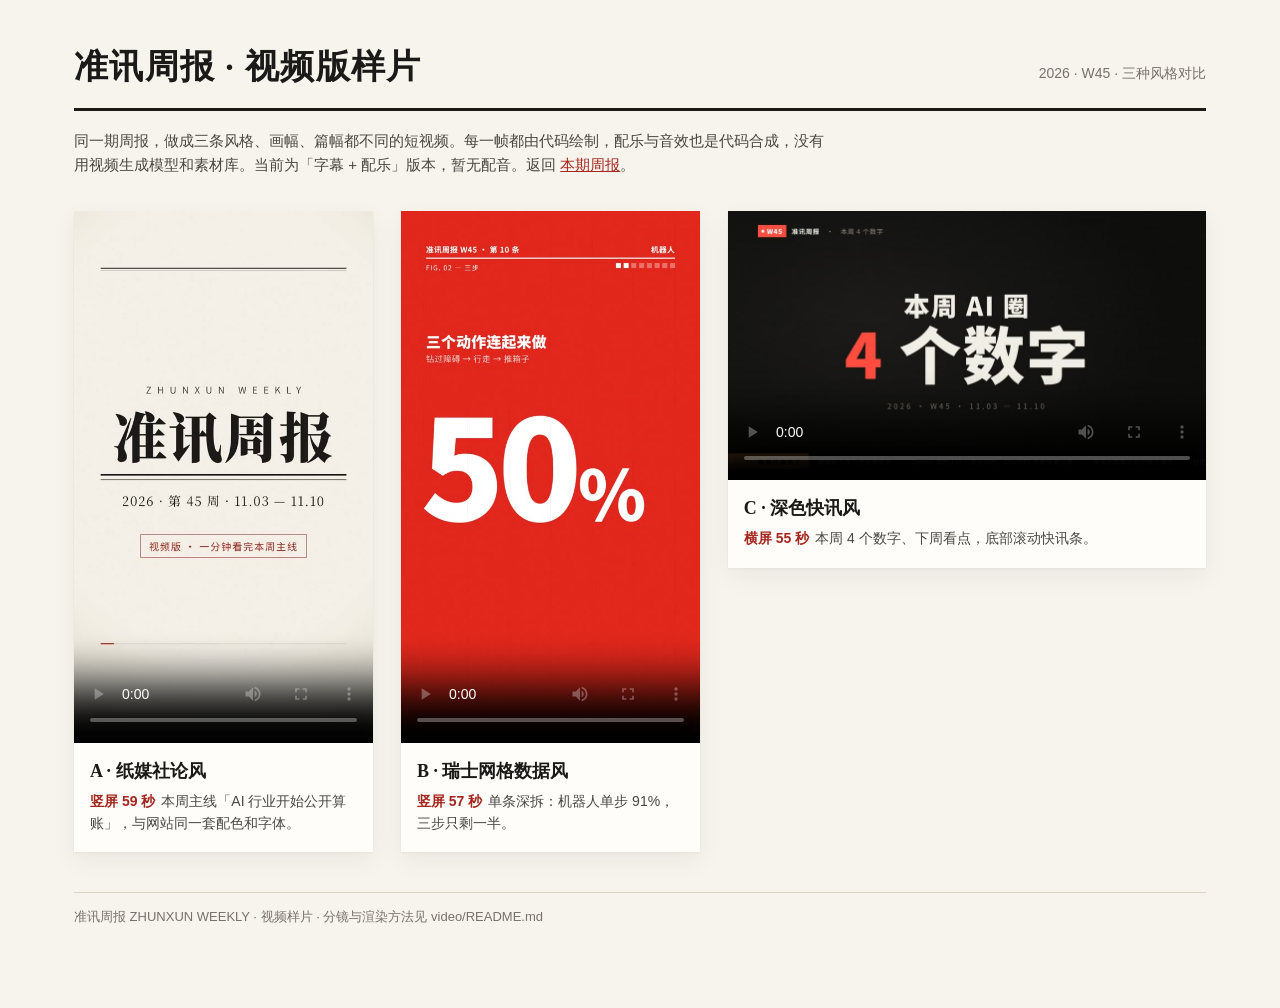
==== video/index.html @ ec7a27f8 "视频版样片：三种风格（纸媒社论 / 瑞士网格 / 深色快讯） 参考 lemo-opuscar 的纯代码出片思路：HTML/SVG 动画逐帧截图 + ffmpeg 编码， 配乐与音效由 numpy 合成" ====
<!DOCTYPE html>
<html lang="zh-CN">
<head>
<meta charset="utf-8">
<meta name="viewport" content="width=device-width, initial-scale=1">
<title>准讯周报 · 视频版样片 W45</title>
<style>
  :root { --bg: #F7F4EE; --card: #FFFDF9; --ink: #1B1A18; --sec: #4A4742; --mut: #77726A; --rule: #DAD4C7; --acc: #A3271F;
    --serif: "Noto Serif SC", "Source Han Serif SC", "Songti SC", serif;
    --sans: -apple-system, BlinkMacSystemFont, "PingFang SC", "Microsoft YaHei", "Noto Sans SC", sans-serif; }
  * { box-sizing: border-box; }
  body { margin: 0; background: var(--bg); color: var(--ink); font-family: var(--sans); line-height: 1.6; }
  .wrap { max-width: 1180px; margin: 0 auto; padding: 40px 24px 80px; }
  header { border-bottom: 3px solid var(--ink); padding-bottom: 14px; margin-bottom: 8px; display: flex; justify-content: space-between; align-items: baseline; flex-wrap: wrap; gap: 8px; }
  header h1 { font-family: var(--serif); font-weight: 900; font-size: 34px; margin: 0; letter-spacing: .04em; }
  header span { color: var(--mut); font-size: 14px; }
  .lead { color: var(--sec); font-size: 15px; margin: 18px 0 34px; max-width: 760px; }
  .lead a { color: var(--acc); }
  .grid { display: grid; grid-template-columns: 1fr 1fr 1.6fr; gap: 28px; align-items: start; }
  @media (max-width: 900px) { .grid { grid-template-columns: 1fr 1fr; } .wide { grid-column: 1 / -1; } }
  @media (max-width: 560px) { .grid { grid-template-columns: 1fr; } }
  figure { margin: 0; background: var(--card); box-shadow: 0 1px 2px rgba(40,30,10,.05), 0 8px 24px rgba(40,30,10,.06); }
  video { width: 100%; display: block; background: #000; }
  figcaption { padding: 14px 16px 18px; font-size: 14px; color: var(--sec); }
  figcaption b { display: block; font-family: var(--serif); font-size: 18px; color: var(--ink); margin-bottom: 4px; }
  figcaption i { font-style: normal; color: var(--acc); font-weight: 600; margin-right: 6px; }
  footer { margin-top: 40px; border-top: 1px solid var(--rule); padding-top: 14px; font-size: 13px; color: var(--mut); }
</style>
</head>
<body>
<div class="wrap">
  <header><h1>准讯周报 · 视频版样片</h1><span>2026 · W45 · 三种风格对比</span></header>
  <p class="lead">同一期周报，做成三条风格、画幅、篇幅都不同的短视频。每一帧都由代码绘制，配乐与音效也是代码合成，没有用视频生成模型和素材库。当前为「字幕 + 配乐」版本，暂无配音。返回 <a href="../">本期周报</a>。</p>
  <div class="grid">
    <figure><video src="out/A-editorial-lead-9x16.mp4" poster="out/A-poster.jpg" controls preload="metadata" playsinline></video>
      <figcaption><b>A · 纸媒社论风</b><i>竖屏 59 秒</i>本周主线「AI 行业开始公开算账」，与网站同一套配色和字体。</figcaption></figure>
    <figure><video src="out/B-swiss-robot-9x16.mp4" poster="out/B-poster.jpg" controls preload="metadata" playsinline></video>
      <figcaption><b>B · 瑞士网格数据风</b><i>竖屏 57 秒</i>单条深拆：机器人单步 91%，三步只剩一半。</figcaption></figure>
    <figure class="wide"><video src="out/C-newsflash-4numbers-16x9.mp4" poster="out/C-poster.jpg" controls preload="metadata" playsinline></video>
      <figcaption><b>C · 深色快讯风</b><i>横屏 55 秒</i>本周 4 个数字、下周看点，底部滚动快讯条。</figcaption></figure>
  </div>
  <footer>准讯周报 ZHUNXUN WEEKLY · 视频样片 · 分镜与渲染方法见 video/README.md</footer>
</div>
</body>
</html>
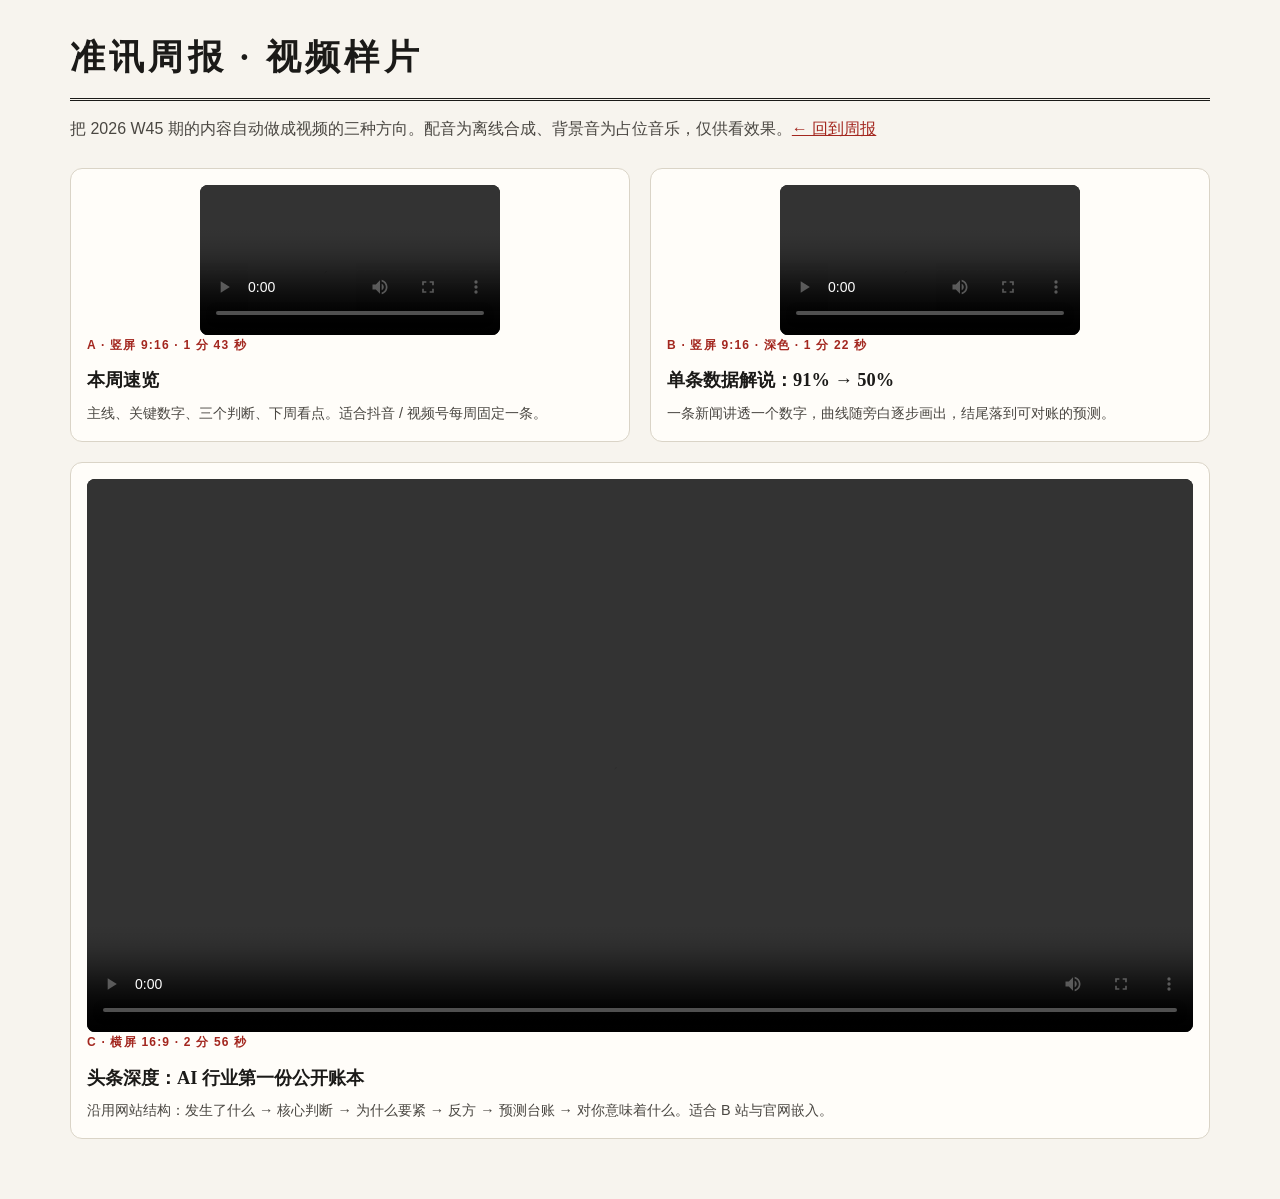
==== commit 51a00df0: "视频样片：把周报内容自动做成配音、字幕、动画图表视频 新增 video/ 目录，包含三种样片的脚本与画面，以及生成工具： - a-weekly：竖屏本周速览 - b-robot：竖屏深色单条数据解说（" ====
--- a/video/index.html
+++ b/video/index.html
@@ -1,45 +1,40 @@
 <!DOCTYPE html>
 <html lang="zh-CN">
 <head>
-<meta charset="utf-8">
+<meta charset="UTF-8">
 <meta name="viewport" content="width=device-width, initial-scale=1">
-<title>准讯周报 · 视频版样片 W45</title>
+<title>准讯周报 · 视频样片</title>
 <style>
-  :root { --bg: #F7F4EE; --card: #FFFDF9; --ink: #1B1A18; --sec: #4A4742; --mut: #77726A; --rule: #DAD4C7; --acc: #A3271F;
-    --serif: "Noto Serif SC", "Source Han Serif SC", "Songti SC", serif;
-    --sans: -apple-system, BlinkMacSystemFont, "PingFang SC", "Microsoft YaHei", "Noto Sans SC", sans-serif; }
-  * { box-sizing: border-box; }
-  body { margin: 0; background: var(--bg); color: var(--ink); font-family: var(--sans); line-height: 1.6; }
-  .wrap { max-width: 1180px; margin: 0 auto; padding: 40px 24px 80px; }
-  header { border-bottom: 3px solid var(--ink); padding-bottom: 14px; margin-bottom: 8px; display: flex; justify-content: space-between; align-items: baseline; flex-wrap: wrap; gap: 8px; }
-  header h1 { font-family: var(--serif); font-weight: 900; font-size: 34px; margin: 0; letter-spacing: .04em; }
-  header span { color: var(--mut); font-size: 14px; }
-  .lead { color: var(--sec); font-size: 15px; margin: 18px 0 34px; max-width: 760px; }
-  .lead a { color: var(--acc); }
-  .grid { display: grid; grid-template-columns: 1fr 1fr 1.6fr; gap: 28px; align-items: start; }
-  @media (max-width: 900px) { .grid { grid-template-columns: 1fr 1fr; } .wide { grid-column: 1 / -1; } }
-  @media (max-width: 560px) { .grid { grid-template-columns: 1fr; } }
-  figure { margin: 0; background: var(--card); box-shadow: 0 1px 2px rgba(40,30,10,.05), 0 8px 24px rgba(40,30,10,.06); }
-  video { width: 100%; display: block; background: #000; }
-  figcaption { padding: 14px 16px 18px; font-size: 14px; color: var(--sec); }
-  figcaption b { display: block; font-family: var(--serif); font-size: 18px; color: var(--ink); margin-bottom: 4px; }
-  figcaption i { font-style: normal; color: var(--acc); font-weight: 600; margin-right: 6px; }
-  footer { margin-top: 40px; border-top: 1px solid var(--rule); padding-top: 14px; font-size: 13px; color: var(--mut); }
+:root{--bg:#F7F4EE;--card:#FFFDF9;--ink:#1B1A18;--sec:#4A4742;--mut:#77726A;--rule:#DAD4C7;--acc:#A3271F}
+*{box-sizing:border-box}
+body{margin:0;background:var(--bg);color:var(--ink);font-family:-apple-system,BlinkMacSystemFont,"PingFang SC","Microsoft YaHei","Noto Sans SC",sans-serif;line-height:1.7}
+.wrap{max-width:1180px;margin:0 auto;padding:28px 20px 60px}
+h1{font-family:"Noto Serif SC","Songti SC",serif;font-weight:900;font-size:2.2rem;letter-spacing:.12em;margin:0;border-bottom:3px double var(--ink);padding-bottom:10px}
+.lead{color:var(--sec);margin:14px 0 26px}
+.grid{display:grid;grid-template-columns:repeat(2,minmax(0,1fr));gap:20px}
+.card{background:var(--card);border:1px solid var(--rule);border-radius:12px;padding:16px}
+.card.wide{grid-column:1/-1}
+.card h2{font-family:"Noto Serif SC","Songti SC",serif;font-size:1.15rem;margin:10px 0 4px}
+.card p{margin:0;color:var(--sec);font-size:.9rem}
+.tag{font-size:.75rem;color:var(--acc);font-weight:700;letter-spacing:.1em}
+video{width:100%;border-radius:8px;background:#000;display:block}
+.v916{max-height:72vh;width:auto;max-width:100%;margin:0 auto}
+a{color:var(--acc)}
+@media (max-width:760px){.grid{grid-template-columns:1fr}}
 </style>
 </head>
 <body>
 <div class="wrap">
-  <header><h1>准讯周报 · 视频版样片</h1><span>2026 · W45 · 三种风格对比</span></header>
-  <p class="lead">同一期周报，做成三条风格、画幅、篇幅都不同的短视频。每一帧都由代码绘制，配乐与音效也是代码合成，没有用视频生成模型和素材库。当前为「字幕 + 配乐」版本，暂无配音。返回 <a href="../">本期周报</a>。</p>
+  <h1>准讯周报 · 视频样片</h1>
+  <p class="lead">把 2026 W45 期的内容自动做成视频的三种方向。配音为离线合成、背景音为占位音乐，仅供看效果。<a href="../">← 回到周报</a></p>
   <div class="grid">
-    <figure><video src="out/A-editorial-lead-9x16.mp4" poster="out/A-poster.jpg" controls preload="metadata" playsinline></video>
-      <figcaption><b>A · 纸媒社论风</b><i>竖屏 59 秒</i>本周主线「AI 行业开始公开算账」，与网站同一套配色和字体。</figcaption></figure>
-    <figure><video src="out/B-swiss-robot-9x16.mp4" poster="out/B-poster.jpg" controls preload="metadata" playsinline></video>
-      <figcaption><b>B · 瑞士网格数据风</b><i>竖屏 57 秒</i>单条深拆：机器人单步 91%，三步只剩一半。</figcaption></figure>
-    <figure class="wide"><video src="out/C-newsflash-4numbers-16x9.mp4" poster="out/C-poster.jpg" controls preload="metadata" playsinline></video>
-      <figcaption><b>C · 深色快讯风</b><i>横屏 55 秒</i>本周 4 个数字、下周看点，底部滚动快讯条。</figcaption></figure>
+    <div class="card"><video class="v916" src="out/a-weekly.mp4" controls preload="metadata" playsinline></video>
+      <div class="tag">A · 竖屏 9:16 · 1 分 43 秒</div><h2>本周速览</h2><p>主线、关键数字、三个判断、下周看点。适合抖音 / 视频号每周固定一条。</p></div>
+    <div class="card"><video class="v916" src="out/b-robot.mp4" controls preload="metadata" playsinline></video>
+      <div class="tag">B · 竖屏 9:16 · 深色 · 1 分 22 秒</div><h2>单条数据解说：91% → 50%</h2><p>一条新闻讲透一个数字，曲线随旁白逐步画出，结尾落到可对账的预测。</p></div>
+    <div class="card wide"><video src="out/c-anthropic.mp4" controls preload="metadata" playsinline></video>
+      <div class="tag">C · 横屏 16:9 · 2 分 56 秒</div><h2>头条深度：AI 行业第一份公开账本</h2><p>沿用网站结构：发生了什么 → 核心判断 → 为什么要紧 → 反方 → 预测台账 → 对你意味着什么。适合 B 站与官网嵌入。</p></div>
   </div>
-  <footer>准讯周报 ZHUNXUN WEEKLY · 视频样片 · 分镜与渲染方法见 video/README.md</footer>
 </div>
 </body>
 </html>
